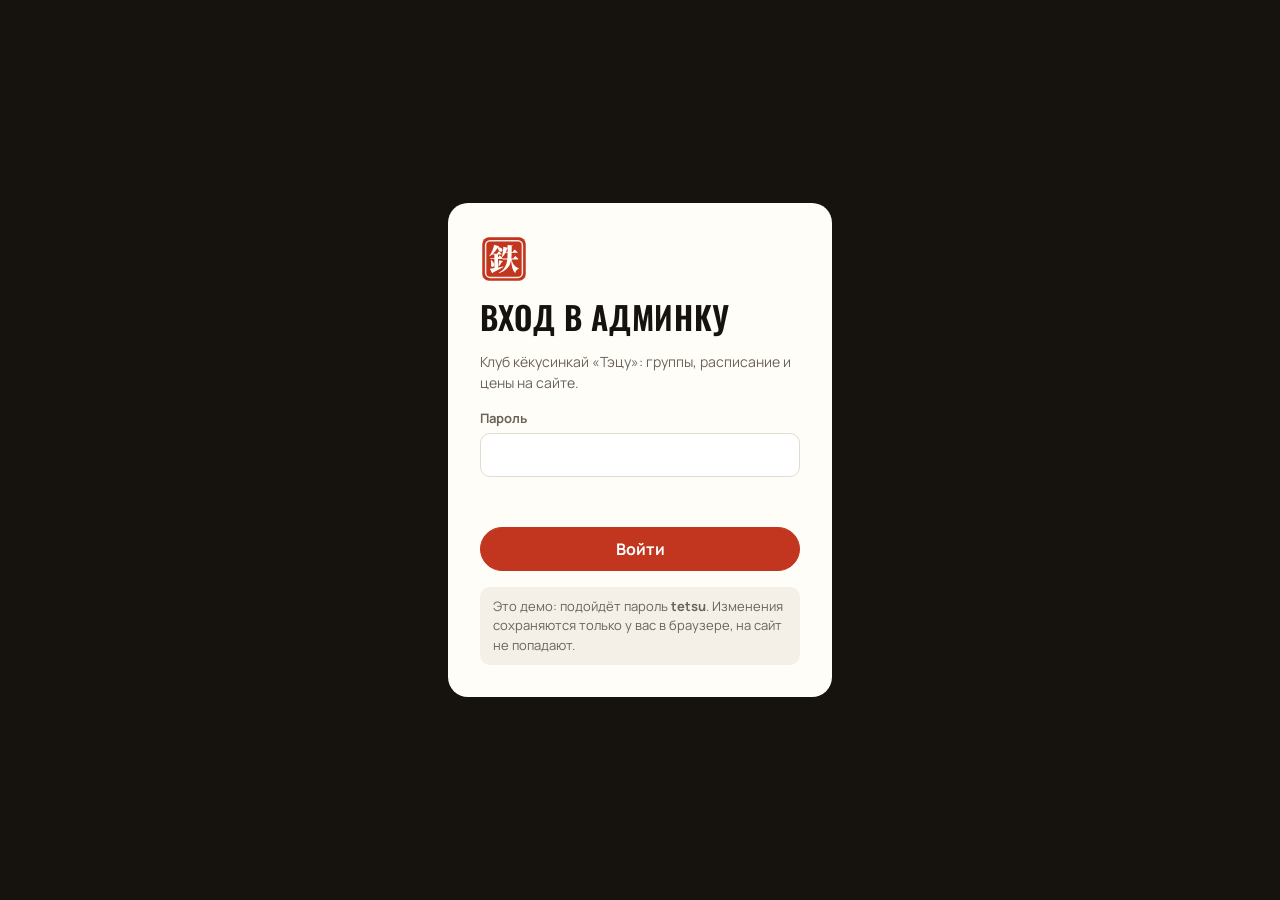
==== admin.html @ d30046ba "Админка с паролем: группы, расписание и контакты" ====
<!DOCTYPE html>
<html lang="ru">
<head>
  <meta charset="utf-8">
  <meta name="viewport" content="width=device-width, initial-scale=1">
  <meta name="robots" content="noindex, nofollow">
  <title>Админка — клуб «Тэцу»</title>
  <meta name="theme-color" content="#16130f">
  <link rel="preconnect" href="https://fonts.googleapis.com">
  <link rel="preconnect" href="https://fonts.gstatic.com" crossorigin>
  <link href="https://fonts.googleapis.com/css2?family=Oswald:wght@500;600&family=Manrope:wght@400;500;600;700&display=swap" rel="stylesheet">
  <style>
    :root {
      --c-paper: #f4f0e8;
      --c-surface: #fffdf8;
      --c-ink: #16130f;
      --c-muted: #6b6359;
      --c-line: #e2dbcf;
      --c-red: #c2361f;
      --c-ok: #2f7a45;
      --c-error: #b42318;
      --g-0: #e8a33d; --g-1: #3d7fd8; --g-2: #2f8f5b; --g-3: #c2361f; --g-4: #7a4fc9; --g-5: #1f8a8a; --g-6: #b8641d;
      --f-display: "Oswald", "Arial Narrow", system-ui, sans-serif;
      --f-body: "Manrope", "Segoe UI", Roboto, system-ui, sans-serif;
      --radius: 14px;
      color-scheme: light;
    }
    *, *::before, *::after { box-sizing: border-box; }
    body { margin: 0; font-family: var(--f-body); font-size: 1rem; line-height: 1.5; color: var(--c-ink); background: var(--c-paper); }
    button, input, select, textarea { font: inherit; color: inherit; }
    :focus-visible { outline: 3px solid var(--c-red); outline-offset: 2px; border-radius: 4px; }
    h1, h2, h3 { margin: 0; font-family: var(--f-display); font-weight: 600; text-transform: uppercase; letter-spacing: 0.02em; line-height: 1.1; }
    p { margin: 0; }
    [hidden] { display: none !important; }
    .wrap { width: min(100% - 2rem, 72rem); margin-inline: auto; }

    .btn {
      display: inline-flex; align-items: center; justify-content: center; gap: 0.5rem;
      min-height: 2.75rem; padding: 0 1.25rem; border-radius: 999px; border: 1px solid var(--c-line);
      background: var(--c-surface); font-weight: 700; cursor: pointer; text-decoration: none; transition: background-color 0.2s, border-color 0.2s;
    }
    .btn:hover { border-color: var(--c-ink); }
    .btn--red { background: var(--c-red); border-color: var(--c-red); color: #fff; }
    .btn--red:hover { background: #a82c18; border-color: #a82c18; }
    .btn--ghost { background: transparent; border-color: transparent; color: var(--c-muted); }
    .btn--ghost:hover { color: var(--c-error); border-color: transparent; }
    .btn[disabled] { opacity: 0.55; cursor: progress; }
    .btn svg { width: 1.1rem; height: 1.1rem; }

    label, .label { display: block; font-size: 0.8125rem; font-weight: 700; color: var(--c-muted); margin-bottom: 0.3rem; }
    input, select, textarea {
      width: 100%; min-height: 2.75rem; padding: 0.5rem 0.75rem; border: 1px solid var(--c-line); border-radius: 10px; background: #fff;
    }
    textarea { min-height: 4.5rem; resize: vertical; }
    input:focus, select:focus, textarea:focus { outline: none; border-color: var(--c-ink); box-shadow: 0 0 0 3px rgba(194, 54, 31, 0.2); }
    [aria-invalid="true"] { border-color: var(--c-error); }

    /* ---------- login ---------- */
    .login { min-height: 100dvh; display: grid; place-items: center; padding: 1rem; background: var(--c-ink); }
    .login__card { width: min(100%, 24rem); display: grid; gap: 1rem; padding: 2rem; border-radius: 20px; background: var(--c-surface); }
    .login__mark { width: 3rem; height: 3rem; }
    .login__error { color: var(--c-error); font-size: 0.875rem; font-weight: 600; min-height: 1.3em; }
    .demo-note { padding: 0.6rem 0.8rem; border-radius: 10px; background: var(--c-paper); font-size: 0.8125rem; color: var(--c-muted); }

    /* ---------- editor ---------- */
    .top { position: sticky; top: 0; z-index: 10; background: var(--c-ink); color: var(--c-paper); }
    .top__row { display: flex; align-items: center; justify-content: space-between; gap: 1rem; min-height: 4rem; }
    .top__title { display: flex; align-items: center; gap: 0.75rem; font-family: var(--f-display); font-size: 1.25rem; text-transform: uppercase; }
    .top__title svg { width: 2rem; height: 2rem; flex: none; }
    .top a { color: var(--c-paper); font-size: 0.875rem; font-weight: 600; }
    .tabs { display: flex; gap: 0.25rem; overflow-x: auto; padding-bottom: 0.75rem; }
    .tab {
      flex: none; min-height: 2.5rem; padding: 0 1rem; border: 0; border-radius: 999px; background: transparent; color: #b3a999;
      font-weight: 700; cursor: pointer;
    }
    .tab[aria-selected="true"] { background: var(--c-paper); color: var(--c-ink); }
    .panel { padding-block: 1.5rem 7rem; display: grid; gap: 1rem; }
    .panel__head { display: flex; flex-wrap: wrap; align-items: end; justify-content: space-between; gap: 0.75rem; }
    .panel__hint { color: var(--c-muted); font-size: 0.875rem; max-width: 40rem; }

    .card { position: relative; display: grid; gap: 0.75rem; padding: 1.25rem; padding-left: 1.5rem; border-radius: var(--radius); background: var(--c-surface); box-shadow: 0 1px 0 var(--c-line); }
    .card::before { content: ""; position: absolute; left: 0; top: 0; bottom: 0; width: 6px; border-radius: var(--radius) 0 0 var(--radius); background: var(--g, var(--c-line)); }
    .card__row { display: grid; grid-template-columns: 2fr repeat(4, 1fr); gap: 0.75rem; }
    @media (max-width: 720px) { .card__row { grid-template-columns: 1fr 1fr; } .card__row > :first-child { grid-column: 1 / -1; } }
    .card__foot { display: flex; justify-content: space-between; align-items: center; gap: 0.5rem; flex-wrap: wrap; }
    .card__meta { font-size: 0.8125rem; color: var(--c-muted); }

    .week { display: grid; grid-template-columns: repeat(6, minmax(0, 1fr)); gap: 0.5rem; }
    @media (max-width: 900px) { .week { grid-template-columns: repeat(2, minmax(0, 1fr)); } }
    @media (max-width: 480px) { .week { grid-template-columns: 1fr; } }
    .day { display: grid; gap: 0.5rem; align-content: start; padding: 0.75rem; border-radius: var(--radius); background: var(--c-surface); box-shadow: 0 1px 0 var(--c-line); }
    .day h3 { font-size: 1.05rem; }
    .slot { display: grid; grid-template-columns: minmax(0, 1fr) auto; gap: 0.35rem; align-items: center; padding: 0.4rem; padding-left: 0.6rem; border-radius: 10px; background: var(--c-paper); border-left: 4px solid var(--g, var(--c-line)); }
    .slot select:first-child { grid-column: 1 / -1; font-weight: 700; }
    .slot select, .slot input { min-height: 2.5rem; padding: 0.25rem 0.4rem; font-size: 0.875rem; }
    .icon-btn { width: 2.5rem; height: 2.5rem; display: grid; place-items: center; border: 0; border-radius: 8px; background: transparent; color: var(--c-muted); cursor: pointer; }
    .icon-btn:hover { background: #fff; color: var(--c-error); }
    .icon-btn svg { width: 1rem; height: 1rem; }
    .add { min-height: 2.5rem; border: 1px dashed var(--c-line); border-radius: 10px; background: transparent; color: var(--c-muted); font-weight: 700; cursor: pointer; }
    .add:hover { border-color: var(--c-ink); color: var(--c-ink); }

    .fields { display: grid; grid-template-columns: repeat(2, minmax(0, 1fr)); gap: 1rem; padding: 1.25rem; border-radius: var(--radius); background: var(--c-surface); box-shadow: 0 1px 0 var(--c-line); }
    @media (max-width: 600px) { .fields { grid-template-columns: 1fr; } }
    .fields .wide { grid-column: 1 / -1; }

    /* ---------- save bar ---------- */
    .savebar { position: fixed; left: 0; right: 0; bottom: 0; z-index: 10; background: rgba(255, 253, 248, 0.94); backdrop-filter: blur(8px); border-top: 1px solid var(--c-line); }
    .savebar__row { display: flex; align-items: center; justify-content: space-between; gap: 1rem; min-height: 4.5rem; }
    .status { font-size: 0.875rem; font-weight: 600; color: var(--c-muted); }
    .status--dirty { color: var(--c-red); }
    .status--ok { color: var(--c-ok); }
    .status--error { color: var(--c-error); }
    @media (max-width: 480px) {
      .savebar__row { gap: 0.5rem; }
      .savebar .btn { padding: 0 0.9rem; }
      .status { font-size: 0.8125rem; line-height: 1.3; }
      .save-long { display: none; }
    }
  </style>
</head>
<body>
  <svg width="0" height="0" style="position: absolute" aria-hidden="true">
    <symbol id="i-x" viewBox="0 0 24 24"><path d="M6 6l12 12M18 6L6 18" fill="none" stroke="currentColor" stroke-width="2.4" stroke-linecap="round"/></symbol>
    <symbol id="i-plus" viewBox="0 0 24 24"><path d="M12 5v14M5 12h14" fill="none" stroke="currentColor" stroke-width="2.4" stroke-linecap="round"/></symbol>
    <symbol id="i-seal" viewBox="0 0 64 64"><rect x="3" y="3" width="58" height="58" rx="9" fill="#c2361f"/><rect x="7.5" y="7.5" width="49" height="49" rx="6" fill="none" stroke="#fffdf8" stroke-width="2" opacity=".9"/><path transform="translate(12 12) scale(0.04)" d="M334 538C328 608 318 691 310 743L325 750C362 709 400 652 430 599C451 599 464 591 468 578ZM71 535 59 538C70 595 76 671 65 736C139 829 260 668 71 535ZM27 825 106 973C118 970 128 961 134 947C301 868 409 809 479 764L477 754L300 784V499H429C436 499 442 498 446 495L451 513H608C584 701 516 844 326 962L335 976C605 878 701 736 736 538C751 732 786 878 875 978C882 911 925 858 990 818L992 803C881 758 789 684 752 513H957C972 513 982 508 985 497C943 458 872 401 872 401L810 485H744C751 426 754 363 755 295H932C946 295 957 290 960 279C919 241 850 185 850 185L789 267H756L758 79C781 75 792 66 795 50L619 34V124L477 90C475 212 453 341 420 433L433 440C480 403 519 354 550 295H620C619 363 617 426 611 485H454L456 483C419 442 351 379 351 379L300 457V350H401C415 350 425 345 428 334C390 295 324 238 324 238L266 322H133C194 265 245 198 280 134C309 173 331 215 340 244C431 313 555 139 295 103L296 102C324 101 335 92 338 79L170 24C151 130 88 302 10 402L19 409C53 389 85 365 115 339L118 350H179V471H41L49 499H179V803C114 814 61 821 27 825ZM620 151V267H564C581 232 595 194 607 153Z" fill="#fffdf8"/></symbol>
  </svg>

  <!-- ---------- login ---------- -->
  <main class="login" id="login">
    <form class="login__card" id="login-form" novalidate>
      <svg class="login__mark" aria-hidden="true"><use href="#i-seal"/></svg>
      <h1>Вход в админку</h1>
      <p class="panel__hint">Клуб кёкусинкай «Тэцу»: группы, расписание и цены на сайте.</p>
      <div>
        <label for="password">Пароль</label>
        <input id="password" type="password" autocomplete="current-password" required>
      </div>
      <p class="login__error" id="login-error" role="alert"></p>
      <button class="btn btn--red" type="submit" id="login-btn">Войти</button>
      <p class="demo-note" id="demo-note" hidden>Это демо: подойдёт пароль <b>tetsu</b>. Изменения сохраняются только у вас в браузере, на сайт не попадают.</p>
    </form>
  </main>

  <!-- ---------- editor ---------- -->
  <div id="editor" hidden>
    <header class="top">
      <div class="wrap">
        <div class="top__row">
          <p class="top__title"><svg aria-hidden="true"><use href="#i-seal"/></svg>Админка «Тэцу»</p>
          <a href="./" target="_blank" rel="noopener">Открыть сайт ↗</a>
        </div>
        <div class="tabs" role="tablist" aria-label="Разделы">
          <button class="tab" role="tab" type="button" id="tab-groups" aria-controls="panel-groups" aria-selected="true">Группы и цены</button>
          <button class="tab" role="tab" type="button" id="tab-schedule" aria-controls="panel-schedule" aria-selected="false" tabindex="-1">Расписание</button>
          <button class="tab" role="tab" type="button" id="tab-settings" aria-controls="panel-settings" aria-selected="false" tabindex="-1">Контакты</button>
        </div>
      </div>
    </header>

    <section class="wrap panel" id="panel-groups" role="tabpanel" aria-labelledby="tab-groups">
      <div class="panel__head">
        <p class="panel__hint">Группы показываются на сайте по возрасту. Оставьте «Возраст до» пустым, если верхней границы нет.</p>
        <button class="btn" type="button" id="add-group"><svg aria-hidden="true"><use href="#i-plus"/></svg>Добавить группу</button>
      </div>
      <div id="groups" style="display: grid; gap: 0.75rem"></div>
    </section>

    <section class="wrap panel" id="panel-schedule" role="tabpanel" aria-labelledby="tab-schedule" hidden>
      <p class="panel__hint">Одна строка — одна тренировка: группа и время начала. Конец посчитается сам по длительности группы.</p>
      <div class="week" id="week"></div>
    </section>

    <section class="wrap panel" id="panel-settings" role="tabpanel" aria-labelledby="tab-settings" hidden>
      <div class="fields">
        <div><label for="s-single">Разовое занятие, ₽</label><input id="s-single" inputmode="numeric" data-setting="single"></div>
        <div><label for="s-discount">Скидка второму ребёнку, %</label><input id="s-discount" inputmode="numeric" data-setting="discount"></div>
        <div><label for="s-phone">Телефон</label><input id="s-phone" type="tel" data-setting="phone"></div>
        <div><label for="s-hours">Часы работы</label><input id="s-hours" data-setting="hours"></div>
        <div class="wide"><label for="s-address">Адрес</label><input id="s-address" data-setting="address"></div>
      </div>
    </section>

    <div class="savebar">
      <div class="wrap savebar__row">
        <p class="status" id="status" role="status">Все изменения сохранены</p>
        <div style="display: flex; gap: 0.5rem">
          <button class="btn btn--ghost" type="button" id="logout">Выйти</button>
          <button class="btn btn--red" type="button" id="save"><span>Сохранить<span class="save-long"> на сайт</span></span></button>
        </div>
      </div>
    </div>
  </div>

  <script>
    (function () {
      "use strict";

      // Web app address of the Google Apps Script (…/exec). Empty = demo mode on the built-in data.
      const API_URL = "";
      const DEMO_PASSWORD = "tetsu";
      const DAYS = [["пн", "Понедельник"], ["вт", "Вторник"], ["ср", "Среда"], ["чт", "Четверг"], ["пт", "Пятница"], ["сб", "Суббота"]];

      const DEMO_DATA = {
        groups: [
          { name: "Малыши", from: 5, to: 7, price: 3200, length: 45, text: "Игры на координацию, растяжка, первые стойки и удары. Учимся слушать тренера и работать в команде." },
          { name: "Дети", from: 8, to: 11, price: 3600, length: 60, text: "Базовая техника, ката и физподготовка. Готовимся к первым аттестациям на пояс." },
          { name: "Подростки", from: 12, to: 15, price: 3800, length: 75, text: "Техника, выносливость и контролируемые спарринги в защите. По желанию — подготовка к турнирам." },
          { name: "Взрослые", from: 16, to: null, price: 4200, length: 90, text: "Для новичков и тех, кто возвращается. Общая физподготовка, техника, спарринги — когда будете готовы." }
        ],
        schedule: [
          ["Малыши", "вт", "17:00"], ["Малыши", "чт", "17:00"], ["Малыши", "сб", "10:00"],
          ["Дети", "пн", "17:30"], ["Дети", "ср", "17:30"], ["Дети", "пт", "17:30"],
          ["Подростки", "пн", "18:45"], ["Подростки", "ср", "18:45"], ["Подростки", "пт", "18:45"],
          ["Взрослые", "вт", "19:00"], ["Взрослые", "чт", "19:00"], ["Взрослые", "сб", "12:00"]
        ].map(([group, day, time]) => ({ group, day, time })),
        settings: { single: "600", discount: "15", phone: "+7 (900) 000-12-34", address: "ул. Спортивная, 5, вход со двора, 2 этаж", hours: "Пн–Сб, 10:00–21:00" }
      };

      const $ = (s, root = document) => root.querySelector(s);
      const demo = !API_URL;
      let data = null;     // what is on screen
      let saved = "";      // JSON of the last saved state, to know about unsaved changes
      let password = "";

      function el(tag, attrs = {}, ...children) {
        const node = document.createElement(tag);
        for (const [k, v] of Object.entries(attrs)) {
          if (k === "class") node.className = v;
          else if (k === "text") node.textContent = v;
          else if (k === "style") node.style.cssText = v;
          else if (k === "value") node.value = v;
          else node.setAttribute(k, v);
        }
        node.append(...children);
        return node;
      }
      const icon = (id) => {
        const svg = document.createElementNS("http://www.w3.org/2000/svg", "svg");
        svg.setAttribute("aria-hidden", "true");
        const use = document.createElementNS("http://www.w3.org/2000/svg", "use");
        use.setAttribute("href", `#${id}`);
        svg.append(use);
        return svg;
      };
      const color = (name) => `var(--g-${Math.max(0, data.groups.findIndex((g) => g.name === name)) % 7})`;

      /* ---------- API ---------- */
      // text/plain keeps the request "simple", so Apps Script answers without a CORS preflight.
      async function post(body) {
        const res = await fetch(API_URL, { method: "POST", headers: { "Content-Type": "text/plain;charset=utf-8" }, body: JSON.stringify(body) });
        const json = await res.json();
        if (!json.ok) throw new Error(json.error || "Ошибка сервера");
        return json;
      }
      async function load() {
        if (demo) {
          try {
            const local = JSON.parse(localStorage.getItem("tetsu-demo") || "null");
            if (local) return local;
          } catch (e) { /* storage may be unavailable */ }
          return structuredClone(DEMO_DATA);
        }
        const res = await fetch(API_URL);
        const json = await res.json();
        if (!json.ok) throw new Error(json.error || "Не удалось загрузить данные");
        return json.data;
      }

      /* ---------- login ---------- */
      if (demo) $("#demo-note").hidden = false;
      try { password = sessionStorage.getItem("tetsu-pass") || ""; } catch (e) { /* ignore */ }
      if (password) start();

      $("#login-form").addEventListener("submit", async (e) => {
        e.preventDefault();
        const input = $("#password");
        const btn = $("#login-btn");
        const error = $("#login-error");
        error.textContent = "";
        if (!input.value) { error.textContent = "Введите пароль"; input.focus(); return; }
        btn.disabled = true;
        btn.textContent = "Проверяю…";
        try {
          if (demo) {
            if (input.value !== DEMO_PASSWORD) throw new Error("Неверный пароль");
          } else {
            await post({ action: "check", password: input.value });
          }
          password = input.value;
          try { sessionStorage.setItem("tetsu-pass", password); } catch (err) { /* ignore */ }
          await start();
        } catch (err) {
          error.textContent = err.message === "Failed to fetch" ? "Нет связи с таблицей. Проверьте интернет." : err.message;
          input.select();
        } finally {
          btn.disabled = false;
          btn.textContent = "Войти";
        }
      });

      async function start() {
        try {
          data = await load();
        } catch (err) {
          $("#login-error").textContent = "Не удалось загрузить данные: " + err.message;
          return;
        }
        normalize();
        saved = JSON.stringify(data);
        $("#login").hidden = true;
        $("#editor").hidden = false;
        renderAll();
        setStatus();
      }

      function normalize() {
        data.groups = (data.groups || []).map((g) => ({ ...g, to: g.to === "" || g.to === undefined ? null : g.to }));
        data.schedule = data.schedule || [];
        // demo starts from the sample values; a real sheet shows exactly what it has, empty fields stay empty
        const base = demo ? DEMO_DATA.settings : { single: "", discount: "", phone: "", address: "", hours: "" };
        data.settings = { ...base, ...(data.settings || {}) };
      }

      $("#logout").addEventListener("click", () => {
        if (isDirty() && !confirm("Есть несохранённые изменения. Всё равно выйти?")) return;
        try { sessionStorage.removeItem("tetsu-pass"); } catch (e) { /* ignore */ }
        location.reload();
      });

      /* ---------- tabs ---------- */
      const tabs = [...document.querySelectorAll(".tab")];
      tabs.forEach((tab, i) => {
        tab.addEventListener("click", () => selectTab(tab));
        tab.addEventListener("keydown", (e) => {
          if (e.key !== "ArrowRight" && e.key !== "ArrowLeft") return;
          const next = tabs[(i + (e.key === "ArrowRight" ? 1 : -1) + tabs.length) % tabs.length];
          next.focus();
          selectTab(next);
        });
      });
      function selectTab(tab) {
        for (const t of tabs) {
          const on = t === tab;
          t.setAttribute("aria-selected", String(on));
          t.tabIndex = on ? 0 : -1;
          $("#" + t.getAttribute("aria-controls")).hidden = !on;
        }
        if (tab.id === "tab-schedule") renderWeek(); // group names may have changed
      }

      /* ---------- groups ---------- */
      function field(labelText, input) {
        const id = "f" + Math.random().toString(36).slice(2, 9);
        input.id = id;
        return el("div", {}, el("label", { for: id, text: labelText }), input);
      }

      function renderGroups() {
        const box = $("#groups");
        box.replaceChildren();
        data.groups.forEach((g, i) => {
          const name = el("input", { value: g.name, maxlength: "40" });
          const from = el("input", { value: g.from ?? "", inputmode: "numeric" });
          const to = el("input", { value: g.to ?? "", inputmode: "numeric", placeholder: "без границы" });
          const price = el("input", { value: g.price ?? "", inputmode: "numeric" });
          const length = el("input", { value: g.length ?? "", inputmode: "numeric" });
          const text = el("textarea", { maxlength: "300" });
          text.value = g.text || "";
          const count = data.schedule.filter((s) => s.group === g.name).length;

          const oldName = g.name;
          name.addEventListener("change", () => {
            const value = name.value.trim();
            if (!value) { name.value = oldName; return; }
            // keep the schedule attached when a group is renamed
            data.schedule.forEach((s) => { if (s.group === oldName) s.group = value; });
            g.name = value;
            renderGroups();
            changed();
          });
          const num = (input, key, allowEmpty) => input.addEventListener("input", () => {
            const v = input.value.replace(/[^\d]/g, "");
            input.value = v;
            g[key] = v === "" ? (allowEmpty ? null : "") : Number(v);
            input.setAttribute("aria-invalid", String(!allowEmpty && v === ""));
            changed();
          });
          num(from, "from"); num(to, "to", true); num(price, "price"); num(length, "length");
          text.addEventListener("input", () => { g.text = text.value; changed(); });

          const remove = el("button", { class: "btn btn--ghost", type: "button", text: "Удалить группу" });
          remove.addEventListener("click", () => {
            const extra = count ? ` и ${count} ${count === 1 ? "тренировку" : "тренировок"} из расписания` : "";
            if (!confirm(`Удалить группу «${g.name}»${extra}?`)) return;
            data.groups.splice(i, 1);
            data.schedule = data.schedule.filter((s) => s.group !== g.name);
            renderGroups();
            changed();
          });

          box.append(el("article", { class: "card", style: `--g: ${color(g.name)}` },
            el("div", { class: "card__row" },
              field("Название", name), field("Возраст от", from), field("Возраст до", to), field("Цена в месяц, ₽", price), field("Длительность, мин", length)
            ),
            field("Описание для сайта", text),
            el("div", { class: "card__foot" },
              el("p", { class: "card__meta", text: count ? `В расписании: ${count} ${count === 1 ? "тренировка" : count < 5 ? "тренировки" : "тренировок"} в неделю` : "Пока нет тренировок в расписании" }),
              remove
            )
          ));
        });
      }

      $("#add-group").addEventListener("click", () => {
        let n = 1;
        while (data.groups.some((g) => g.name === `Новая группа${n > 1 ? " " + n : ""}`)) n++;
        const last = data.groups[data.groups.length - 1];
        data.groups.push({ name: `Новая группа${n > 1 ? " " + n : ""}`, from: last ? (last.to ?? last.from) + 1 : 6, to: null, price: last ? last.price : 3000, length: 60, text: "" });
        renderGroups();
        changed();
        const cards = $("#groups").children;
        const input = cards[cards.length - 1].querySelector("input");
        input.focus();
        input.select();
      });

      /* ---------- schedule ---------- */
      // A plain list instead of <input type="time">: looks the same everywhere, no AM/PM surprises.
      function timeOptions(current) {
        const list = [];
        for (let h = 7; h <= 22; h++) for (const m of ["00", "15", "30", "45"]) list.push(`${String(h).padStart(2, "0")}:${m}`);
        if (current && !list.includes(current)) list.push(current), list.sort();
        return list;
      }
      function renderWeek() {
        const week = $("#week");
        week.replaceChildren();
        for (const [code, title] of DAYS) {
          const day = el("section", { class: "day", "aria-label": title }, el("h3", { text: title }));
          data.schedule
            .map((s, i) => ({ s, i }))
            .filter(({ s }) => s.day === code)
            .sort((a, b) => a.s.time.localeCompare(b.s.time))
            .forEach(({ s }) => {
              const group = el("select", { "aria-label": `Группа, ${title}` }, ...data.groups.map((g) => el("option", { value: g.name, text: g.name })));
              group.value = s.group;
              const time = el("select", { "aria-label": `Время, ${title}` }, ...timeOptions(s.time).map((t) => el("option", { value: t, text: t })));
              time.value = s.time;
              const remove = el("button", { class: "icon-btn", type: "button", "aria-label": `Удалить тренировку ${s.group} в ${s.time}` }, icon("i-x"));
              const row = el("div", { class: "slot", style: `--g: ${color(s.group)}` }, group, time, remove);
              group.addEventListener("change", () => { s.group = group.value; row.style.setProperty("--g", color(s.group)); changed(); });
              time.addEventListener("change", () => { s.time = time.value; changed(); });
              remove.addEventListener("click", () => {
                data.schedule.splice(data.schedule.indexOf(s), 1);
                renderWeek();
                changed();
              });
              day.append(row);
            });
          const add = el("button", { class: "add", type: "button", text: "+ тренировка" });
          add.disabled = !data.groups.length;
          add.addEventListener("click", () => {
            data.schedule.push({ group: data.groups[0].name, day: code, time: "18:00" });
            renderWeek();
            changed();
            const rows = week.querySelectorAll(`[aria-label="${title}"] .slot`);
            rows[rows.length - 1].querySelector("select").focus();
          });
          day.append(add);
          week.append(day);
        }
      }

      /* ---------- settings ---------- */
      function renderSettings() {
        document.querySelectorAll("[data-setting]").forEach((input) => {
          input.value = data.settings[input.dataset.setting] ?? "";
          input.oninput = () => { data.settings[input.dataset.setting] = input.value; changed(); };
        });
      }

      function renderAll() {
        renderGroups();
        renderWeek();
        renderSettings();
      }

      /* ---------- saving ---------- */
      const isDirty = () => JSON.stringify(data) !== saved;
      function setStatus(kind, text) {
        const status = $("#status");
        status.className = "status" + (kind ? ` status--${kind}` : "");
        status.textContent = text || (isDirty() ? "Есть несохранённые изменения" : "Все изменения сохранены");
      }
      function changed() { setStatus(isDirty() ? "dirty" : null); }

      function validate() {
        if (!data.groups.length) return "Нужна хотя бы одна группа.";
        const names = new Set();
        for (const g of data.groups) {
          if (!g.name.trim()) return "У одной из групп нет названия.";
          if (names.has(g.name)) return `Две группы называются «${g.name}» — переименуйте одну.`;
          names.add(g.name);
          if (g.from === "" || g.price === "" || g.length === "") return `У группы «${g.name}» не заполнены возраст, цена или длительность.`;
          if (g.to !== null && g.to < g.from) return `У группы «${g.name}» возраст «до» меньше, чем «от».`;
        }
        return "";
      }

      $("#save").addEventListener("click", async () => {
        const problem = validate();
        if (problem) { setStatus("error", problem); return; }
        const btn = $("#save");
        btn.disabled = true;
        setStatus(null, "Сохраняю…");
        try {
          if (demo) {
            try { localStorage.setItem("tetsu-demo", JSON.stringify(data)); } catch (e) { /* ignore */ }
            await new Promise((r) => setTimeout(r, 500));
          } else {
            const json = await post({ action: "save", password, data });
            data = json.data;
            normalize();
            renderAll();
          }
          saved = JSON.stringify(data);
          setStatus("ok", demo ? "Сохранено в демо — на сайте не изменится" : "Сохранено. Сайт обновится в течение минуты");
        } catch (err) {
          setStatus("error", err.message === "Failed to fetch" ? "Нет связи. Изменения не сохранены — попробуйте ещё раз." : err.message);
        } finally {
          btn.disabled = false;
        }
      });

      window.addEventListener("beforeunload", (e) => {
        if (data && isDirty()) { e.preventDefault(); e.returnValue = ""; }
      });
    })();
  </script>
</body>
</html>
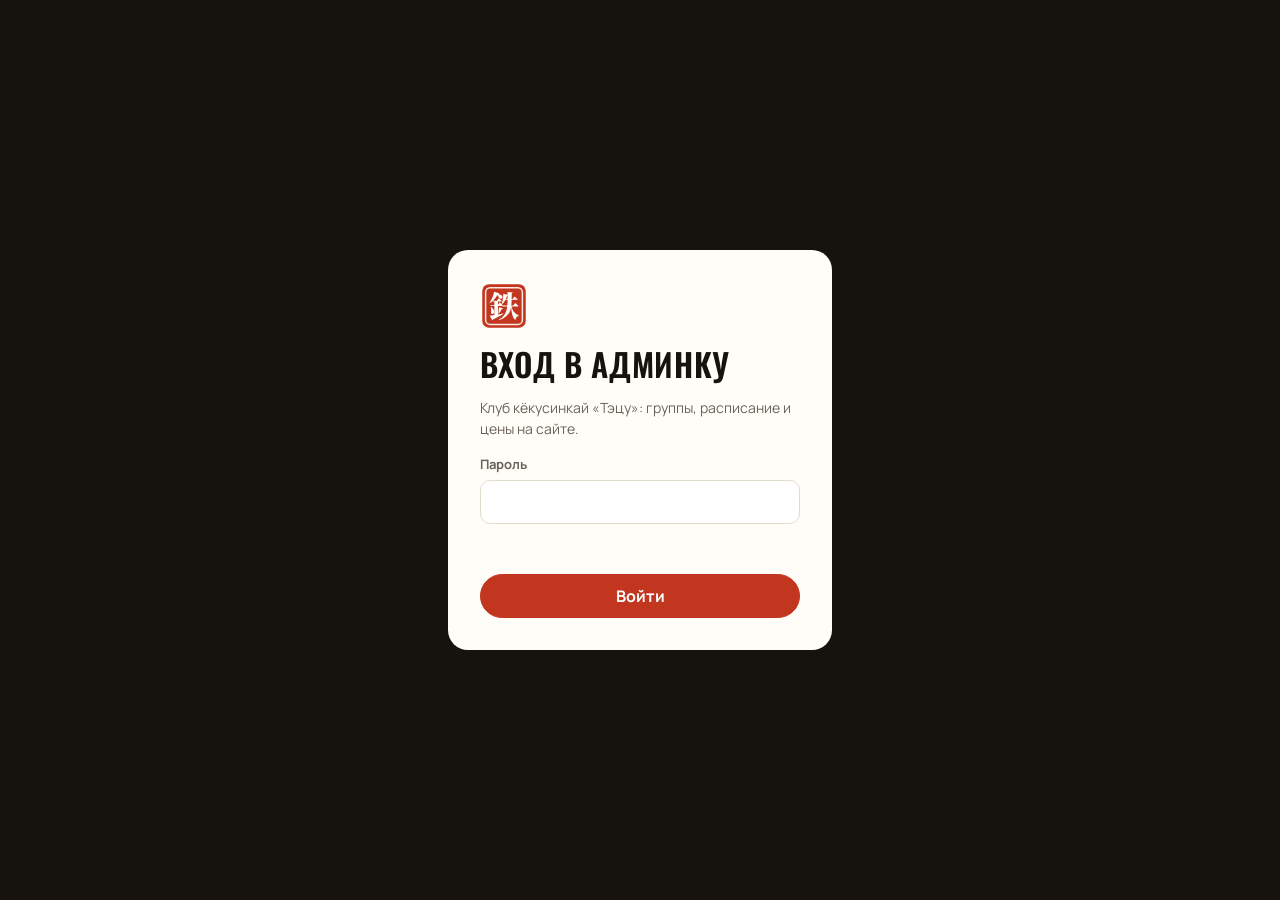
==== commit b8f7e863: "Подключил админку к таблице" ====
--- a/admin.html
+++ b/admin.html
@@ -196,7 +196,7 @@
       "use strict";
 
       // Web app address of the Google Apps Script (…/exec). Empty = demo mode on the built-in data.
-      const API_URL = "";
+      const API_URL = "https://script.google.com/macros/s/AKfycbyq9DHv9rtziBYVdpy2DiQ5KOpYz_I-dVVKQq_8AG-KbWKhr3ZW4w8OqGv1VNOhnfhD/exec";
       const DEMO_PASSWORD = "tetsu";
       const DAYS = [["пн", "Понедельник"], ["вт", "Вторник"], ["ср", "Среда"], ["чт", "Четверг"], ["пт", "Пятница"], ["сб", "Суббота"]];
 
